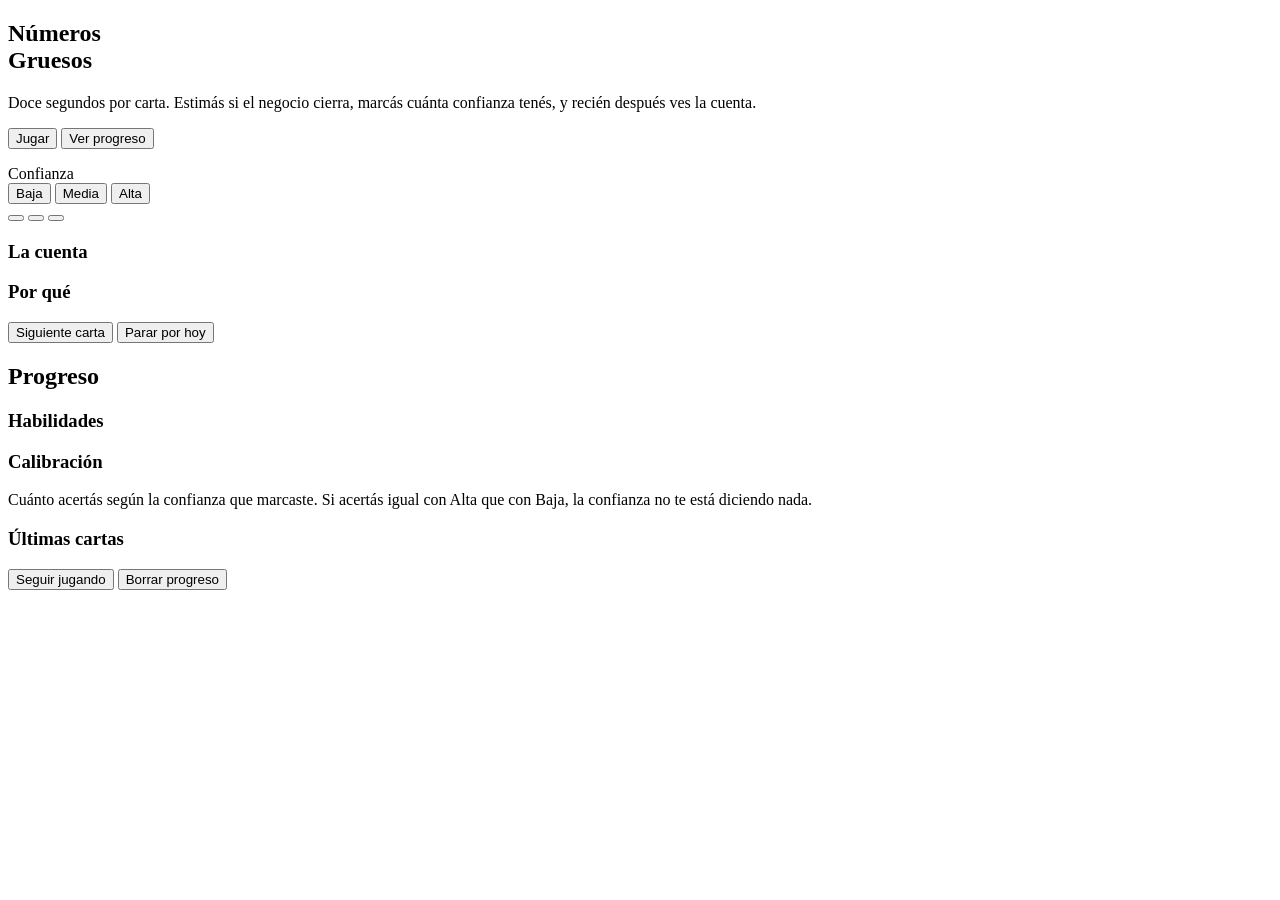
==== index.html @ 2212021c "Add files via upload" ====
<!DOCTYPE html>
<html lang="es">
<head>
<meta charset="UTF-8">
<meta name="viewport" content="width=device-width, initial-scale=1.0, viewport-fit=cover">
<meta name="theme-color" content="#0f1115">
<meta name="description" content="Entrenador de calculo mental de economia de campo: margenes, punto de equilibrio, ROI.">
<title>Números Gruesos</title>
<link rel="manifest" href="manifest.json">
<link rel="icon" href="icons/icon-192.png">
<link rel="apple-touch-icon" href="icons/icon-192.png">
<link rel="stylesheet" href="src/style.css">
</head>
<body>

<div class="app">

  <!-- Barra de estado: siempre visible, es el marcador del juego. -->
  <header class="barra" id="barra" hidden>
    <button class="icono" id="btn-volver" title="Volver">&#8592;</button>
    <div class="marcador">
      <span class="puntos" id="m-puntos">0</span>
      <span class="racha" id="m-racha"></span>
    </div>
    <button class="icono" id="btn-progreso" title="Progreso">&#9776;</button>
  </header>

  <!-- ---------------- INICIO ---------------- -->
  <section class="pantalla activa" id="p-inicio">
    <div class="portada">
      <h1>Números<br>Gruesos</h1>
      <p class="bajada">
        Doce segundos por carta. Estimás si el negocio cierra, marcás cuánta
        confianza tenés, y recién después ves la cuenta.
      </p>
      <button class="principal" id="btn-jugar">Jugar</button>
      <button class="secundario" id="btn-ver-progreso">Ver progreso</button>
      <p class="pie" id="pie-inicio"></p>
    </div>
  </section>

  <!-- ---------------- CARTA ---------------- -->
  <section class="pantalla" id="p-carta">
    <div class="reloj"><div class="reloj-barra" id="reloj-barra"></div></div>

    <div class="cabecera-carta">
      <span class="chip" id="c-categoria"></span>
      <span class="chip chip-dif" id="c-dificultad"></span>
    </div>

    <p class="enunciado" id="c-enunciado"></p>
    <dl class="datos" id="c-datos"></dl>

    <div class="decision">
      <p class="pregunta" id="c-pregunta"></p>

      <div class="confianza">
        <span class="rotulo">Confianza</span>
        <div class="chips-confianza" id="c-confianza">
          <button data-conf="baja">Baja</button>
          <button data-conf="media" class="sel">Media</button>
          <button data-conf="alta">Alta</button>
        </div>
      </div>

      <div class="veredictos" id="c-veredictos">
        <button data-veredicto="bueno" class="v-bueno"></button>
        <button data-veredicto="ajustado" class="v-ajustado"></button>
        <button data-veredicto="malo" class="v-malo"></button>
      </div>
    </div>
  </section>

  <!-- ---------------- REVELACION ---------------- -->
  <section class="pantalla" id="p-revelacion">
    <div class="resultado" id="r-resultado">
      <div class="resultado-titulo" id="r-titulo"></div>
      <div class="resultado-detalle" id="r-detalle"></div>
      <div class="resultado-puntos" id="r-puntos"></div>
    </div>

    <h3 class="seccion">La cuenta</h3>
    <ol class="pasos" id="r-pasos"></ol>

    <h3 class="seccion">Por qué</h3>
    <p class="explicacion" id="r-explicacion"></p>

    <button class="principal" id="btn-siguiente">Siguiente carta</button>
    <button class="secundario" id="btn-parar">Parar por hoy</button>
  </section>

  <!-- ---------------- PROGRESO ---------------- -->
  <section class="pantalla" id="p-progreso">
    <h2 class="titulo-pantalla">Progreso</h2>

    <div class="tarjetas" id="g-resumen"></div>

    <h3 class="seccion">Habilidades</h3>
    <div class="barras" id="g-barras"></div>

    <h3 class="seccion">Calibración</h3>
    <p class="nota">Cuánto acertás según la confianza que marcaste. Si acertás
      igual con Alta que con Baja, la confianza no te está diciendo nada.</p>
    <div class="calibracion" id="g-calibracion"></div>

    <h3 class="seccion">Últimas cartas</h3>
    <div class="historial" id="g-historial"></div>

    <button class="principal" id="btn-jugar-2">Seguir jugando</button>
    <button class="peligro" id="btn-borrar">Borrar progreso</button>
  </section>

</div>

<script src="src/calculo.js"></script>
<script src="src/app.js"></script>
</body>
</html>
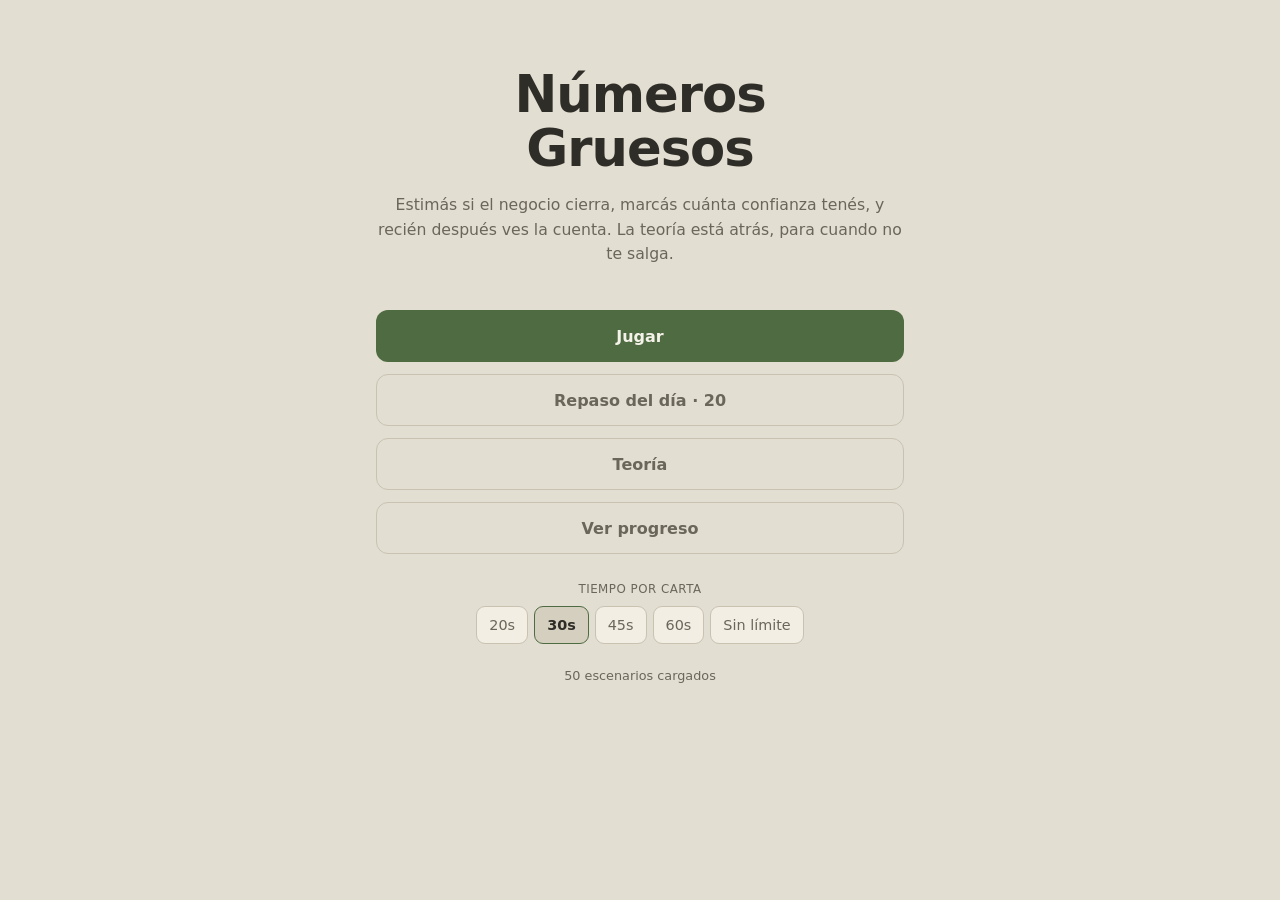
==== commit 67b4de77: "V1.1 Cambios y agregado de temas" ====
--- a/index.html
+++ b/index.html
@@ -2,8 +2,21 @@
 <html lang="es">
 <head>
 <meta charset="UTF-8">
-<meta name="viewport" content="width=device-width, initial-scale=1.0, viewport-fit=cover">
-<meta name="theme-color" content="#0f1115">
+
+<!-- iPhone:
+     - viewport-fit=cover deja que el fondo llegue debajo del notch y de la barra
+       de gestos; el contenido lo separa el CSS con env(safe-area-inset-*).
+     - maximum-scale + user-scalable evitan el zoom por doble tap, que en un juego
+       de botones grandes es siempre accidental.
+     - apple-mobile-web-app-capable hace que, agregado a la pantalla de inicio,
+       abra sin la barra de Safari. -->
+<meta name="viewport" content="width=device-width, initial-scale=1.0, maximum-scale=1.0, user-scalable=no, viewport-fit=cover">
+<meta name="theme-color" content="#e3ded2">
+<meta name="apple-mobile-web-app-capable" content="yes">
+<meta name="mobile-web-app-capable" content="yes">
+<meta name="apple-mobile-web-app-status-bar-style" content="default">
+<meta name="apple-mobile-web-app-title" content="Gruesos">
+<meta name="format-detection" content="telephone=no">
 <meta name="description" content="Entrenador de calculo mental de economia de campo: margenes, punto de equilibrio, ROI.">
 <title>Números Gruesos</title>
 <link rel="manifest" href="manifest.json">
@@ -30,18 +43,25 @@
     <div class="portada">
       <h1>Números<br>Gruesos</h1>
       <p class="bajada">
-        Doce segundos por carta. Estimás si el negocio cierra, marcás cuánta
-        confianza tenés, y recién después ves la cuenta.
+        Estimás si el negocio cierra, marcás cuánta confianza tenés, y recién
+        después ves la cuenta. La teoría está atrás, para cuando no te salga.
       </p>
       <button class="principal" id="btn-jugar">Jugar</button>
+      <button class="secundario" id="btn-repaso-dia"></button>
+      <button class="secundario" id="btn-teoria">Teoría</button>
       <button class="secundario" id="btn-ver-progreso">Ver progreso</button>
+      <div class="ajuste">
+        <span class="rotulo">Tiempo por carta</span>
+        <div class="chips-tiempo" id="c-tiempo"></div>
+      </div>
+
       <p class="pie" id="pie-inicio"></p>
     </div>
   </section>
 
   <!-- ---------------- CARTA ---------------- -->
   <section class="pantalla" id="p-carta">
-    <div class="reloj"><div class="reloj-barra" id="reloj-barra"></div></div>
+    <div class="reloj" id="reloj"><div class="reloj-barra" id="reloj-barra"></div></div>
 
     <div class="cabecera-carta">
       <span class="chip" id="c-categoria"></span>
@@ -85,6 +105,7 @@
     <h3 class="seccion">Por qué</h3>
     <p class="explicacion" id="r-explicacion"></p>
 
+    <button class="secundario" id="btn-teoria-carta" hidden></button>
     <button class="principal" id="btn-siguiente">Siguiente carta</button>
     <button class="secundario" id="btn-parar">Parar por hoy</button>
   </section>
@@ -110,9 +131,79 @@
     <button class="peligro" id="btn-borrar">Borrar progreso</button>
   </section>
 
+  <!-- ---------------- TEORIA: indice ---------------- -->
+  <section class="pantalla" id="p-teoria">
+    <h2 class="titulo-pantalla">Teoría</h2>
+    <p class="nota">Lo que hay que saber antes de que el número tenga sentido.
+      Cada ficha se puede repasar con preguntas.</p>
+    <div id="t-indice"></div>
+  </section>
+
+  <!-- ---------------- TEORIA: una ficha ---------------- -->
+  <section class="pantalla" id="p-ficha">
+    <div class="ficha-cabecera">
+      <span class="chip" id="f-area"></span>
+      <span class="chip" id="f-sello"></span>
+    </div>
+    <h2 class="titulo-ficha" id="f-titulo"></h2>
+    <p class="f-resumen" id="f-resumen"></p>
+
+    <div class="aviso" id="f-aviso" hidden></div>
+
+    <div class="f-cuerpo" id="f-cuerpo"></div>
+
+    <div id="f-formula-caja" hidden>
+      <h3 class="seccion">La cuenta</h3>
+      <div class="formula">
+        <code id="f-formula"></code>
+        <div class="formula-ej" id="f-ejemplo"></div>
+      </div>
+    </div>
+
+    <div id="f-datos-caja" hidden>
+      <h3 class="seccion">Los números</h3>
+      <dl class="datos" id="f-datos"></dl>
+    </div>
+
+    <button class="principal" id="btn-repasar"></button>
+    <button class="secundario" id="btn-volver-indice">Volver al índice</button>
+  </section>
+
+  <!-- ---------------- TEORIA: repaso ---------------- -->
+  <section class="pantalla" id="p-repaso">
+    <div class="repaso-avance" id="rp-avance"></div>
+
+    <div class="repaso-caja" id="rp-caja">
+      <span class="rotulo" id="rp-tipo"></span>
+      <div class="repaso-origen" id="rp-origen" hidden></div>
+      <p class="repaso-pregunta" id="rp-pregunta"></p>
+
+      <div class="repaso-respuesta" id="rp-respuesta" hidden>
+        <span class="rotulo">Respuesta</span>
+        <p id="rp-texto"></p>
+      </div>
+    </div>
+
+    <button class="principal" id="btn-ver-respuesta">Ver respuesta</button>
+
+    <div class="repaso-juicio" id="rp-juicio" hidden>
+      <button class="secundario" id="btn-no-sabia">No la sabía</button>
+      <button class="principal" id="btn-si-sabia">La sabía</button>
+    </div>
+
+    <div class="repaso-fin" id="rp-fin" hidden>
+      <div class="repaso-fin-titulo" id="rp-fin-titulo"></div>
+      <p class="repaso-fin-detalle" id="rp-fin-detalle"></p>
+      <button class="principal" id="btn-fin-repaso">Listo</button>
+    </div>
+
+    <button class="secundario" id="btn-cortar-repaso">Dejar el repaso</button>
+  </section>
+
 </div>
 
 <script src="src/calculo.js"></script>
+<script src="src/srs.js"></script>
 <script src="src/app.js"></script>
 </body>
 </html>
--- a/src/style.css
+++ b/src/style.css
@@ -0,0 +1,599 @@
+/*
+ * style.css - Numeros Gruesos
+ *
+ * Mobile-first: el juego se usa en el celu, con una mano, a veces al sol.
+ * De ahi tres decisiones: contraste alto, botones de 52px minimo, y nada de
+ * gris sobre gris en lo que hay que leer rapido.
+ */
+
+/*
+ * Paleta: tonos naturales de tierra y campo, en un punto medio. Ni el negro
+ * del diseño original (cansa de noche y se ve pésimo al sol) ni blanco puro
+ * (encandila). El fondo es un lino cálido y las tarjetas un papel apenas más
+ * claro, que es el contraste justo para leer teoría un rato largo.
+ *
+ * Todos los colores de texto pasan 4.5:1 sobre su fondo; los de botón, 5:1.
+ */
+:root {
+  --bg: #e3ded2;          /* lino cálido */
+  --panel: #f2eee4;       /* papel */
+  --panel-alto: #d5cfbf;  /* canaleta, barra de progreso */
+  --ink: #2f2d28;         /* gris cálido profundo */
+  --muted: #6b665a;
+  --line: #c9c2b1;
+
+  --ok: #4a6b3f;
+  --ok-tenue: rgba(74, 107, 63, .14);
+  --bad: #9c3d33;
+  --bad-tenue: rgba(156, 61, 51, .13);
+  --warn: #8a6524;
+  --warn-tenue: rgba(138, 101, 36, .14);
+
+  --accent: #4f6b41;       /* verde natural */
+  --sobre-accent: #f5f2e9; /* texto sobre el verde */
+
+  --radio: 12px;
+}
+
+* {
+  box-sizing: border-box;
+  -webkit-tap-highlight-color: transparent;  /* mata el flash gris al tocar */
+  touch-action: manipulation;                /* mata el delay de 300ms del doble tap */
+}
+
+html {
+  height: 100%;
+  -webkit-text-size-adjust: 100%;            /* Safari no agranda el texto al rotar */
+  text-size-adjust: 100%;
+}
+
+body { height: 100%; }
+
+body {
+  margin: 0;
+  background: var(--bg);
+  color: var(--ink);
+  font-family: -apple-system, BlinkMacSystemFont, system-ui, "Segoe UI", Roboto, sans-serif;
+  font-size: 17px;                  /* el cuerpo de texto de iOS */
+  line-height: 1.55;
+  overscroll-behavior: none;   /* sin el rebote elástico al llegar al borde */
+}
+
+/* Los botones no son texto que se seleccione: mantener apretado uno en iOS
+   abría el menú de copiar/compartir en vez de sentirse como un botón. */
+button {
+  -webkit-user-select: none;
+  user-select: none;
+}
+
+.app {
+  max-width: 560px;
+  margin: 0 auto;
+  /* 100% de <html> como base y dvh donde exista: en Safari de iPhone, 100vh
+     incluye la barra de direcciones y deja un tramo cortado abajo. */
+  min-height: 100%;
+  min-height: 100dvh;
+  padding: 0 16px calc(28px + env(safe-area-inset-bottom));
+  display: flex;
+  flex-direction: column;
+}
+
+/* --- Barra de estado -------------------------------------------------- */
+
+/* El atributo hidden tiene que ganarle al display:flex, si no la barra
+   sigue visible en la portada. */
+.barra[hidden] { display: none; }
+
+.barra {
+  position: sticky;
+  top: 0;
+  z-index: 10;
+  display: flex;
+  align-items: center;
+  justify-content: space-between;
+  gap: 8px;
+  padding: calc(10px + env(safe-area-inset-top)) 0 10px;
+  background: var(--bg);
+  border-bottom: 1px solid var(--line);
+}
+
+.marcador {
+  display: flex;
+  align-items: baseline;
+  gap: 10px;
+  font-variant-numeric: tabular-nums;
+}
+
+.puntos { font-size: 1.15rem; font-weight: 700; }
+.racha { font-size: .85rem; color: var(--warn); }
+
+.icono {
+  background: none;
+  border: 0;
+  color: var(--muted);
+  font-size: 1.3rem;
+  width: 40px;
+  height: 40px;
+  border-radius: 8px;
+  cursor: pointer;
+}
+.icono:active { background: var(--panel-alto); }
+.icono[hidden] { visibility: hidden; display: block; }
+
+/* --- Pantallas -------------------------------------------------------- */
+
+.pantalla { display: none; flex: 1; padding-top: 14px; }
+.pantalla.activa { display: block; animation: entra .22s ease; }
+
+@keyframes entra {
+  from { opacity: 0; transform: translateY(6px); }
+  to   { opacity: 1; transform: none; }
+}
+
+/* --- Portada ---------------------------------------------------------- */
+
+.portada {
+  min-height: 82vh;
+  display: flex;
+  flex-direction: column;
+  justify-content: center;
+  text-align: center;
+}
+
+.portada h1 {
+  font-size: 2.7rem;
+  line-height: 1.05;
+  margin: 0 0 18px;
+  letter-spacing: -1px;
+}
+
+.bajada { color: var(--muted); margin: 0 0 32px; font-size: .98rem; }
+.pie { color: var(--muted); font-size: .8rem; margin-top: 22px; min-height: 1.2em; }
+
+/* --- Botones ---------------------------------------------------------- */
+
+button { font-family: inherit; font-size: 1rem; }
+
+.principal, .secundario, .peligro {
+  display: block;
+  width: 100%;
+  min-height: 52px;
+  border-radius: var(--radio);
+  cursor: pointer;
+  font-weight: 600;
+  margin-top: 12px;
+  border: 1px solid transparent;
+  transition: filter .12s, background .12s;
+}
+
+.principal { background: var(--accent); color: var(--sobre-accent); border: 0; }
+.principal:active { filter: brightness(.9); }
+
+.secundario { background: transparent; color: var(--muted); border-color: var(--line); }
+.secundario:active { background: var(--panel); }
+
+.peligro { background: transparent; color: var(--bad); border-color: var(--line); font-weight: 500; }
+.peligro:active { background: var(--bad-tenue); }
+
+/* --- Carta ------------------------------------------------------------ */
+
+.reloj {
+  height: 5px;
+  background: var(--panel-alto);
+  border-radius: 999px;
+  overflow: hidden;
+  margin-bottom: 16px;
+}
+
+.reloj-barra {
+  height: 100%;
+  width: 100%;
+  background: var(--ok);
+  transform-origin: left;
+  /* La animacion la maneja app.js via transform: sin layout por frame. */
+}
+
+.reloj-barra.apurate { background: var(--warn); }
+.reloj-barra.ultimo  { background: var(--bad); }
+
+.cabecera-carta { display: flex; gap: 8px; margin-bottom: 14px; flex-wrap: wrap; }
+
+.chip {
+  font-size: .74rem;
+  letter-spacing: .5px;
+  text-transform: uppercase;
+  color: var(--muted);
+  background: var(--panel);
+  border: 1px solid var(--line);
+  border-radius: 999px;
+  padding: 4px 11px;
+}
+
+.chip-dif { color: var(--accent); }
+
+.enunciado { font-size: 1.08rem; margin: 0 0 16px; }
+
+.datos {
+  margin: 0 0 22px;
+  background: var(--panel);
+  border: 1px solid var(--line);
+  border-radius: var(--radio);
+  padding: 4px 14px;
+}
+
+.datos div {
+  display: flex;
+  justify-content: space-between;
+  gap: 12px;
+  padding: 9px 0;
+  border-bottom: 1px solid var(--line);
+}
+.datos div:last-child { border-bottom: 0; }
+.datos dt { color: var(--muted); font-size: .88rem; }
+.datos dd {
+  margin: 0;
+  font-weight: 600;
+  font-variant-numeric: tabular-nums;
+  white-space: nowrap;
+}
+
+.pregunta { font-weight: 600; margin: 0 0 14px; }
+
+.confianza { margin-bottom: 16px; }
+.rotulo {
+  display: block;
+  font-size: .74rem;
+  text-transform: uppercase;
+  letter-spacing: .5px;
+  color: var(--muted);
+  margin-bottom: 7px;
+}
+
+.chips-confianza { display: flex; gap: 8px; }
+.chips-confianza button {
+  flex: 1;
+  min-height: 42px;
+  background: var(--panel);
+  color: var(--muted);
+  border: 1px solid var(--line);
+  border-radius: 9px;
+  cursor: pointer;
+}
+.chips-confianza button.sel {
+  background: var(--panel-alto);
+  color: var(--ink);
+  border-color: var(--accent);
+  font-weight: 600;
+}
+
+.veredictos { display: flex; flex-direction: column; gap: 10px; }
+.veredictos button {
+  min-height: 56px;
+  border-radius: var(--radio);
+  background: var(--panel);
+  color: var(--ink);
+  border: 1px solid var(--line);
+  font-weight: 600;
+  cursor: pointer;
+}
+.veredictos .v-bueno:active    { background: var(--ok-tenue);   border-color: var(--ok); }
+.veredictos .v-ajustado:active { background: var(--warn-tenue); border-color: var(--warn); }
+.veredictos .v-malo:active     { background: var(--bad-tenue);  border-color: var(--bad); }
+
+/* --- Revelacion ------------------------------------------------------- */
+
+.resultado {
+  border-radius: var(--radio);
+  border: 1px solid var(--line);
+  background: var(--panel);
+  padding: 16px 18px;
+  margin-bottom: 8px;
+}
+.resultado.bien { border-color: var(--ok);   background: var(--ok-tenue); }
+.resultado.mal  { border-color: var(--bad);  background: var(--bad-tenue); }
+.resultado.tarde{ border-color: var(--warn); background: var(--warn-tenue); }
+
+.resultado-titulo { font-size: 1.22rem; font-weight: 700; }
+.resultado-detalle { color: var(--muted); font-size: .92rem; margin-top: 3px; }
+.resultado-puntos {
+  margin-top: 10px;
+  font-variant-numeric: tabular-nums;
+  font-weight: 600;
+}
+
+.seccion {
+  font-size: .74rem;
+  text-transform: uppercase;
+  letter-spacing: 1px;
+  color: var(--muted);
+  font-weight: 600;
+  margin: 24px 0 10px;
+  padding-bottom: 6px;
+  border-bottom: 1px solid var(--line);
+}
+
+.pasos { margin: 0; padding-left: 22px; }
+.pasos li { margin-bottom: 12px; }
+.pasos .etiqueta { color: var(--muted); font-size: .86rem; }
+.pasos .cuenta {
+  font-variant-numeric: tabular-nums;
+  font-size: .95rem;
+  margin-top: 2px;
+}
+.pasos .valor { font-weight: 700; }
+.pasos li.decisivo .valor { color: var(--accent); }
+
+.explicacion { margin: 0; }
+
+/* --- Progreso --------------------------------------------------------- */
+
+.titulo-pantalla { font-size: 1.4rem; margin: 6px 0 18px; }
+
+.tarjetas { display: grid; grid-template-columns: repeat(3, 1fr); gap: 8px; }
+.tarjeta {
+  background: var(--panel);
+  border: 1px solid var(--line);
+  border-radius: var(--radio);
+  padding: 12px 10px;
+  text-align: center;
+}
+.tarjeta .n {
+  font-size: 1.32rem;
+  font-weight: 700;
+  font-variant-numeric: tabular-nums;
+  display: block;
+}
+.tarjeta .r {
+  font-size: .7rem;
+  text-transform: uppercase;
+  letter-spacing: .4px;
+  color: var(--muted);
+}
+
+.barras { display: flex; flex-direction: column; gap: 14px; }
+.barra-item .fila {
+  display: flex;
+  justify-content: space-between;
+  align-items: baseline;
+  gap: 10px;
+  margin-bottom: 5px;
+}
+.barra-item .nombre { font-size: .92rem; }
+.barra-item .nivel { font-size: .76rem; color: var(--muted); font-variant-numeric: tabular-nums; }
+.barra-item .canal {
+  height: 8px;
+  background: var(--panel-alto);
+  border-radius: 999px;
+  overflow: hidden;
+}
+.barra-item .relleno {
+  height: 100%;
+  background: var(--accent);
+  border-radius: 999px;
+  transition: width .4s ease;
+}
+.barra-item.vacia .relleno { background: var(--line); }
+
+.nota { color: var(--muted); font-size: .85rem; margin: 0 0 12px; }
+
+.calibracion { display: flex; flex-direction: column; gap: 8px; }
+.cal-fila {
+  display: flex;
+  align-items: center;
+  gap: 10px;
+  font-size: .9rem;
+}
+.cal-fila .cal-nombre { width: 52px; color: var(--muted); }
+.cal-fila .cal-canal {
+  display: block;               /* es un span: sin esto, width y height no aplican */
+  flex: 1;
+  height: 20px;
+  background: var(--panel-alto);
+  border-radius: 6px;
+  overflow: hidden;
+}
+.cal-fila .cal-relleno { display: block; height: 100%; background: var(--ok); }
+.cal-fila .cal-dato {
+  width: 84px;
+  text-align: right;
+  font-variant-numeric: tabular-nums;
+  color: var(--muted);
+  font-size: .82rem;
+}
+
+.historial { display: flex; flex-wrap: wrap; gap: 6px; }
+.h-punto {
+  width: 26px;
+  height: 26px;
+  border-radius: 7px;
+  display: grid;
+  place-items: center;
+  font-size: .68rem;
+  font-weight: 700;
+  background: var(--panel-alto);
+  color: var(--muted);
+}
+.h-punto.bien { background: var(--ok-tenue); color: var(--ok); }
+.h-punto.mal  { background: var(--bad-tenue); color: var(--bad); }
+
+.vacio { color: var(--muted); font-size: .9rem; }
+
+/* --- Pantalla ancha: el celu es el caso principal, pero que no quede
+       ridiculo en una notebook. --------------------------------------- */
+
+@media (min-width: 620px) {
+  .portada h1 { font-size: 3.2rem; }
+  .veredictos { flex-direction: row; }
+  .veredictos button { flex: 1; }
+}
+
+@media (prefers-reduced-motion: reduce) {
+  .pantalla.activa { animation: none; }
+  .barra-item .relleno { transition: none; }
+}
+
+/* --- Ajuste de tiempo en la portada ----------------------------------- */
+
+.ajuste { margin-top: 26px; }
+
+.chips-tiempo {
+  display: flex;
+  gap: 6px;
+  justify-content: center;
+  flex-wrap: wrap;
+}
+
+.chips-tiempo button {
+  min-height: 38px;
+  padding: 0 12px;
+  background: var(--panel);
+  color: var(--muted);
+  border: 1px solid var(--line);
+  border-radius: 9px;
+  cursor: pointer;
+  font-size: .9rem;
+}
+
+.chips-tiempo button.sel {
+  background: var(--panel-alto);
+  color: var(--ink);
+  border-color: var(--accent);
+  font-weight: 600;
+}
+
+/* Sin limite: la barra de reloj se esconde entera. */
+.reloj[hidden] { display: none; }
+
+/* --- Teoria: indice --------------------------------------------------- */
+
+.ficha-fila {
+  display: block;
+  width: 100%;
+  text-align: left;
+  background: var(--panel);
+  border: 1px solid var(--line);
+  border-radius: var(--radio);
+  padding: 14px 16px;
+  margin-bottom: 8px;
+  cursor: pointer;
+  font: inherit;
+  color: inherit;
+  min-height: 44px;              /* minimo tactil de iOS */
+}
+.ficha-fila:active { background: var(--panel-alto); }
+
+.ficha-titulo { display: block; font-weight: 600; margin-bottom: 3px; }
+.ficha-resumen { display: block; color: var(--muted); font-size: .92rem; }
+.ficha-pie { display: flex; gap: 8px; align-items: center; margin-top: 9px; flex-wrap: wrap; }
+.ficha-marca { font-size: .74rem; color: var(--muted); }
+
+/* Sellos de confianza: que se distingan sin leer, por color y por texto. */
+.sello {
+  font-size: .68rem;
+  text-transform: uppercase;
+  letter-spacing: .5px;
+  border-radius: 999px;
+  padding: 3px 9px;
+  border: 1px solid;
+}
+.sello-ok    { color: var(--ok);   background: var(--ok-tenue);   border-color: var(--ok); }
+.sello-medio { color: var(--warn); background: var(--warn-tenue); border-color: var(--warn); }
+.sello-ojo   { color: var(--bad);  background: var(--bad-tenue);  border-color: var(--bad); }
+
+/* --- Teoria: la ficha ------------------------------------------------- */
+
+.ficha-cabecera { display: flex; gap: 8px; flex-wrap: wrap; margin-bottom: 12px; }
+
+.titulo-ficha { font-size: 1.5rem; margin: 0 0 6px; line-height: 1.2; }
+.f-resumen { color: var(--muted); margin: 0 0 18px; font-size: 1rem; }
+
+.aviso {
+  background: var(--bad-tenue);
+  border: 1px solid var(--bad);
+  border-radius: var(--radio);
+  padding: 12px 14px;
+  font-size: .88rem;
+  margin-bottom: 18px;
+}
+
+.f-cuerpo p { margin: 0 0 15px; }
+.f-cuerpo p:last-child { margin-bottom: 0; }
+
+.formula {
+  background: var(--panel);
+  border: 1px solid var(--line);
+  border-radius: var(--radio);
+  padding: 14px 16px;
+}
+.formula code {
+  display: block;
+  font-family: ui-monospace, Menlo, Consolas, monospace;
+  font-size: .92rem;
+  margin-bottom: 8px;
+}
+.formula-ej {
+  color: var(--muted);
+  font-size: .88rem;
+  font-family: ui-monospace, Menlo, Consolas, monospace;
+}
+
+.dato-nota {
+  color: var(--bad);
+  font-size: .78rem;
+  padding: 0 0 9px;
+  margin-top: -4px;
+  border-bottom: 1px solid var(--line);
+}
+
+/* --- Teoria: repaso ---------------------------------------------------- */
+
+.repaso-avance {
+  color: var(--muted);
+  font-size: .8rem;
+  text-align: center;
+  margin-bottom: 14px;
+}
+
+.repaso-caja {
+  background: var(--panel);
+  border: 1px solid var(--line);
+  border-radius: var(--radio);
+  padding: 20px 18px;
+  min-height: 190px;
+}
+
+.repaso-pregunta { font-size: 1.18rem; margin: 6px 0 0; line-height: 1.45; }
+
+.repaso-respuesta {
+  margin-top: 20px;
+  padding-top: 16px;
+  border-top: 1px solid var(--line);
+}
+.repaso-respuesta p { margin: 4px 0 0; }
+
+.repaso-juicio { display: flex; gap: 10px; margin-top: 12px; }
+.repaso-juicio button { margin-top: 0; flex: 1; }
+
+.aviso .rotulo { color: var(--bad); margin-bottom: 4px; }
+.aviso p { margin: 0; }
+
+/* --- Repaso espaciado -------------------------------------------------- */
+
+.secundario.apagado { opacity: .55; }
+
+.repaso-origen {
+  color: var(--muted);
+  font-size: .78rem;
+  margin-top: 2px;
+}
+
+.repaso-fin {
+  background: var(--panel);
+  border: 1px solid var(--ok);
+  border-radius: var(--radio);
+  padding: 26px 20px;
+  text-align: center;
+}
+.repaso-fin-titulo { font-size: 1.6rem; font-weight: 700; color: var(--ok); }
+.repaso-fin-detalle { color: var(--muted); margin: 8px 0 0; font-size: .92rem; }
+.repaso-fin .principal { margin-top: 20px; }
